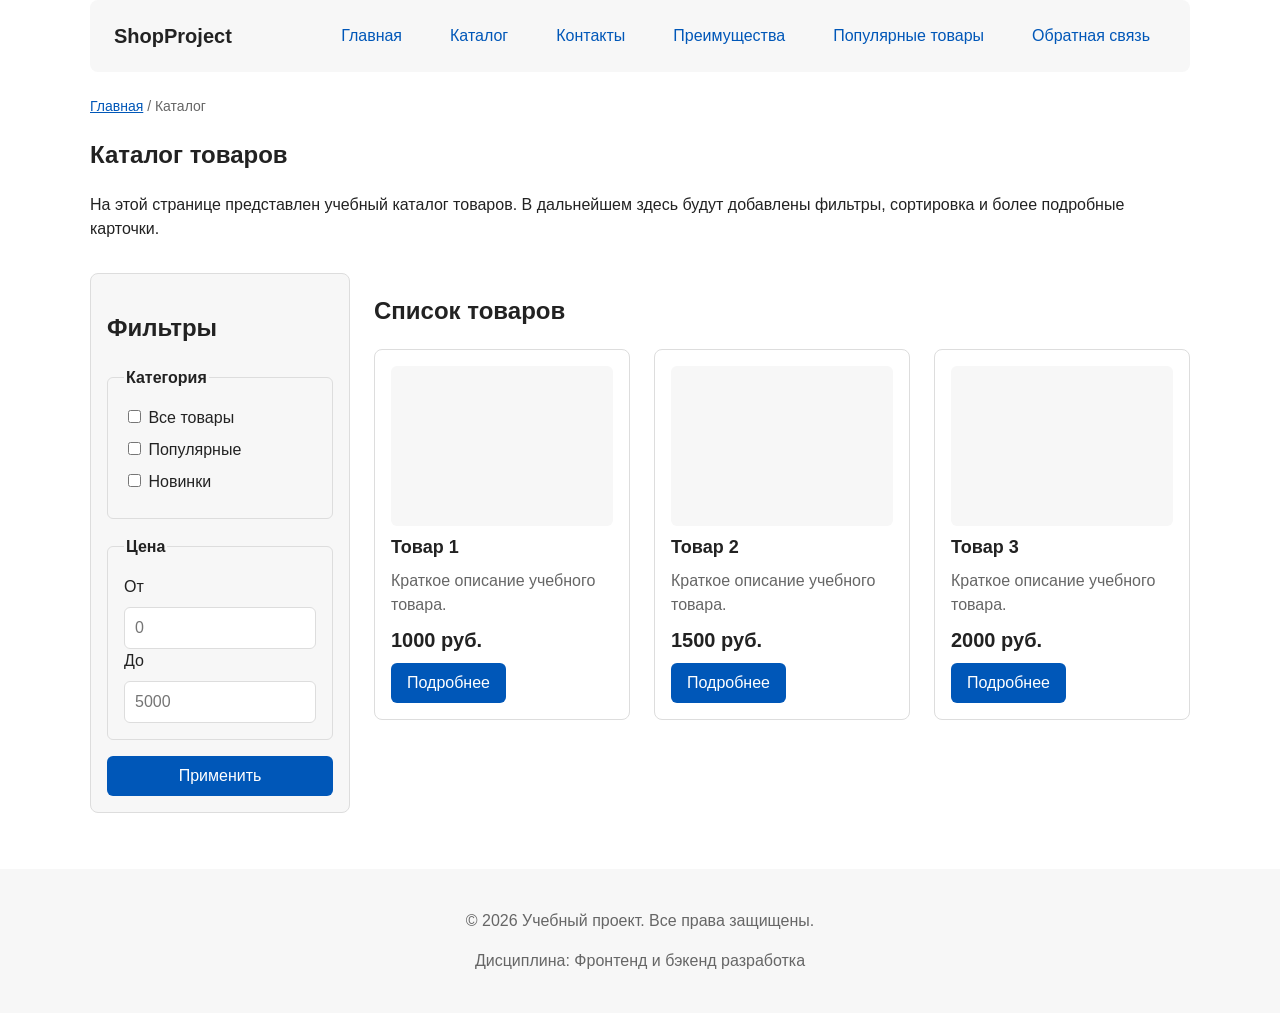
==== catalog.html @ 0b3ed40b "feat: add flex navigation and grid catalog layout" ====
<!DOCTYPE html>
<html lang="ru">
<head>
    <meta charset="UTF-8">
    <meta name="viewport" content="width=device-width, initial-scale=1.0">
    <meta name="description" content="Каталог товаров учебного интернет-магазина.">
    <title>Каталог товаров — Учебный интернет-магазин</title>
    <link rel="stylesheet" href="css/style.css">
    <script src="js/main.js" defer></script>
</head>

<body>
    <header class="site-header">
        <a class="site-logo" href="index.html">ShopProject</a>
        <nav class="site-nav" aria-label="Основная навигация">
            <ul class="site-nav__list">
                <li><a href="index.html">Главная</a></li>
                <li><a href="catalog.html">Каталог</a></li>
                <li><a href="contacts.html">Контакты</a></li>
                <li><a href="index.html#advantages">Преимущества</a></li>
                <li><a href="index.html#popular">Популярные товары</a></li>
                <li><a href="index.html#contacts">Обратная связь</a></li>
            </ul>
        </nav>
    </header>

    <main>
        <nav class="breadcrumbs" aria-label="Хлебные крошки">
            <a href="index.html">Главная</a>
            <span>Каталог</span>
        </nav>

        <section class="section">
            <h1>Каталог товаров</h1>
            <p>
                На этой странице представлен учебный каталог товаров.
                В дальнейшем здесь будут добавлены фильтры, сортировка и более
                подробные карточки.
            </p>
        </section>

        <section class="catalog-layout">
            <aside class="catalog-filters">
                <h2>Фильтры</h2>
                <form class="filters-form" action="#" method="get">
                    <fieldset>
                        <legend>Категория</legend>
                        <label>
                            <input type="checkbox" name="category" value="all">
                            Все товары
                        </label>
                        <label>
                            <input type="checkbox" name="category" value="popular">
                            Популярные
                        </label>
                        <label>
                            <input type="checkbox" name="category" value="new">
                            Новинки
                        </label>
                    </fieldset>
                    <fieldset>
                        <legend>Цена</legend>
                        <label for="price-from">От</label>
                        <input id="price-from" name="price-from" type="number" min="0" placeholder="0">
                        <label for="price-to">До</label>
                        <input id="price-to" name="price-to" type="number" min="0" placeholder="5000">
                    </fieldset>
                    <button class="button" type="submit">Применить</button>
                </form>
            </aside>

            <section class="catalog-products">
                <h2>Список товаров</h2>
                <div class="products-grid">
                    <article class="product-card">
                        <div class="product-card__img"></div>
                        <h3 class="product-card__title">Товар 1</h3>
                        <p class="product-card__description">Краткое описание учебного товара.</p>
                        <p class="product-card__price">1000 руб.</p>
                        <a class="button" href="index.html#popular">Подробнее</a>
                    </article>
                    <article class="product-card">
                        <div class="product-card__img"></div>
                        <h3 class="product-card__title">Товар 2</h3>
                        <p class="product-card__description">Краткое описание учебного товара.</p>
                        <p class="product-card__price">1500 руб.</p>
                        <a class="button" href="index.html#popular">Подробнее</a>
                    </article>
                    <article class="product-card">
                        <div class="product-card__img"></div>
                        <h3 class="product-card__title">Товар 3</h3>
                        <p class="product-card__description">Краткое описание учебного товара.</p>
                        <p class="product-card__price">2000 руб.</p>
                        <a class="button" href="index.html#popular">Подробнее</a>
                    </article>
                </div>
            </section>
        </section>
    </main>

    <footer class="site-footer">
        <p>&copy; 2026 Учебный проект. Все права защищены.</p>
        <p>Дисциплина: Фронтенд и бэкенд разработка</p>
    </footer>
</body>
</html>
---- css/style.css ----
/*===============================
1. Переменные проекта
===============================*/
:root {
    --color-bg: #ffffff;
    --color-text: #222222;
    --color-muted: #666666;
    --color-primary: #0057b8;
    --color-primary-dark: #003f86;
    --color-border: #dddddd;
    --color-surface: #f7f7f7;
    --color-surface-accent: #eef5ff;
    --color-danger: #b00020;
    --color-success: #168a2f;
    --color-success-bg: #eefaf0;
    --color-white: #ffffff;
    --color-badge: #ff6b00;
    --color-badge-sale: #b00020;

    --space-xs: 4px;
    --space-sm: 8px;
    --space-md: 16px;
    --space-lg: 24px;
    --space-xl: 32px;

    --radius-sm: 6px;
    --radius-md: 8px;
    --radius-lg: 12px;

    --container-width: 1100px;
}

/*===============================
2. Базовые стили
===============================*/
* {
    box-sizing: border-box;
}

html {
    scroll-behavior: smooth;
}

:target {
    outline: 2px dashed var(--color-primary);
    outline-offset: 4px;
}

body {
    margin: 0;
    font-family: Arial, sans-serif;
    line-height: 1.5;
    color: var(--color-text);
    background-color: var(--color-bg);
}

header, main, footer {
    padding: var(--space-lg);
}

/*===============================
3. Общие элементы интерфейса
===============================*/
a {
    color: var(--color-primary);
}

a:hover {
    color: var(--color-primary-dark);
}

a:focus-visible {
    outline: 2px solid var(--color-primary);
    outline-offset: 3px;
}

.button {
    display: inline-block;
    padding: var(--space-sm) var(--space-md);
    color: var(--color-white);
    background-color: var(--color-primary);
    text-decoration: none;
    border: none;
    border-radius: var(--radius-sm);
    cursor: pointer;
    font: inherit;
}

.button:hover {
    background-color: var(--color-primary-dark);
}

.button:focus-visible {
    outline: 2px solid var(--color-primary);
    outline-offset: 3px;
}

.button:disabled {
    opacity: 0.6;
    cursor: not-allowed;
}

/*===============================
4. Компоненты страницы
===============================*/

/* Шапка — Flexbox */
.site-header {
    max-width: var(--container-width);
    margin: 0 auto;
    display: flex;
    justify-content: space-between;
    align-items: center;
    flex-wrap: wrap;
    gap: var(--space-md);
    background-color: var(--color-surface);
    padding: var(--space-md) var(--space-lg);
    border-radius: var(--radius-md);
}

.site-logo {
    font-weight: bold;
    text-decoration: none;
    color: var(--color-text);
    font-size: 20px;
}

/* Навигация — Flexbox */
.site-nav__list {
    display: flex;
    flex-wrap: wrap;
    justify-content: center;
    align-items: center;
    gap: var(--space-md);
    padding: 0;
    margin: 0;
    list-style: none;
}

.site-nav__list a {
    display: inline-block;
    padding: var(--space-sm) var(--space-md);
    color: var(--color-primary);
    text-decoration: none;
    border-radius: var(--radius-sm);
}

.site-nav__list a:hover {
    color: var(--color-white);
    background-color: var(--color-primary);
}

/* Hero-блок */
.hero {
    max-width: var(--container-width);
    margin: var(--space-xl) auto;
    padding: var(--space-xl) var(--space-lg);
    background-color: var(--color-surface-accent);
    border-radius: var(--radius-lg);
}

/* Секции */
.section {
    max-width: var(--container-width);
    margin: 0 auto var(--space-xl);
}

.section h2 {
    margin-top: 0;
}

/* Преимущества */
.advantages-list {
    padding-left: var(--space-lg);
}

.advantages-list li {
    margin-bottom: var(--space-sm);
}

/* Карточки товаров — CSS Grid */
.products-grid {
    display: grid;
    grid-template-columns: repeat(3, 1fr);
    gap: var(--space-lg);
}

/* Карточка — Flexbox внутри */
.product-card {
    position: relative;
    display: flex;
    flex-direction: column;
    gap: var(--space-sm);
    padding: var(--space-md);
    border: 1px solid var(--color-border);
    border-radius: var(--radius-md);
    background-color: var(--color-bg);
}

.product-card:hover {
    border-color: var(--color-primary);
    box-shadow: 0 4px 12px rgba(0, 87, 184, 0.1);
}

.product-card__img {
    width: 100%;
    height: 160px;
    background-color: var(--color-surface);
    border-radius: var(--radius-sm);
}

.product-card__title {
    margin: 0;
    font-size: 18px;
}

.product-card__description {
    margin: 0;
    color: var(--color-muted);
    flex-grow: 1;
}

.product-card__price {
    margin: 0;
    font-size: 20px;
    font-weight: bold;
    color: var(--color-text);
}

.product-card__button {
    margin-top: auto;
    align-self: flex-start;
}

.product-card .button {
    margin-top: auto;
    align-self: flex-start;
}

/* Бейдж — absolute */
.product-card__badge {
    position: absolute;
    top: 12px;
    right: 12px;
    padding: var(--space-xs) var(--space-sm);
    background-color: var(--color-badge);
    color: var(--color-white);
    font-size: 12px;
    font-weight: bold;
    border-radius: var(--radius-sm);
    text-transform: uppercase;
}

.product-card__badge--sale {
    background-color: var(--color-badge-sale);
}

/* Aside */
.aside-info {
    max-width: var(--container-width);
    margin: 0 auto var(--space-xl);
    padding: var(--space-md);
    border-left: 4px solid var(--color-primary);
    background-color: var(--color-surface);
}

/* Подвал */
.site-footer {
    background-color: var(--color-surface);
    text-align: center;
    color: var(--color-muted);
}

/* Кнопка "Наверх" — fixed */
.scroll-top-button {
    position: fixed;
    bottom: 24px;
    right: 24px;
    width: 48px;
    height: 48px;
    border: none;
    border-radius: 50%;
    background-color: var(--color-primary);
    color: var(--color-white);
    font-size: 20px;
    cursor: pointer;
    box-shadow: 0 4px 12px rgba(0, 0, 0, 0.2);
    display: none;
    align-items: center;
    justify-content: center;
}

.scroll-top-button:hover {
    background-color: var(--color-primary-dark);
}

.scroll-top-button:focus-visible {
    outline: 2px solid var(--color-primary);
    outline-offset: 3px;
}

.scroll-top-button--visible {
    display: flex;
}

/*===============================
5. Хлебные крошки
===============================*/
.breadcrumbs {
    max-width: var(--container-width);
    margin: 0 auto var(--space-md);
    font-size: 14px;
    color: var(--color-muted);
}

.breadcrumbs a {
    color: var(--color-primary);
}

.breadcrumbs span::before {
    content: " / ";
    color: var(--color-muted);
}

/*===============================
6. Каталог — Grid layout
===============================*/
.catalog-layout {
    max-width: var(--container-width);
    margin: 0 auto var(--space-xl);
    display: grid;
    grid-template-columns: 260px 1fr;
    grid-template-areas: "filters products";
    gap: var(--space-lg);
}

.catalog-filters {
    grid-area: filters;
    padding: var(--space-md);
    border: 1px solid var(--color-border);
    border-radius: var(--radius-md);
    background-color: var(--color-surface);
}

.catalog-products {
    grid-area: products;
}

/* Форма фильтров */
.filters-form {
    display: grid;
    gap: var(--space-md);
}

.filters-form fieldset {
    margin: 0;
    padding: var(--space-md);
    border: 1px solid var(--color-border);
    border-radius: var(--radius-sm);
}

.filters-form legend {
    font-weight: 700;
}

.filters-form label {
    display: block;
    margin-bottom: var(--space-sm);
}

.filters-form input[type="number"] {
    width: 100%;
    padding: 8px 10px;
    border: 1px solid var(--color-border);
    border-radius: var(--radius-sm);
    font: inherit;
}

/*===============================
7. Форма и модальное окно
===============================*/
.order-dialog {
    width: min(100% - 32px, 560px);
    padding: var(--space-lg);
    border: none;
    border-radius: var(--radius-lg);
}

.order-dialog::backdrop {
    background-color: rgba(0, 0, 0, 0.5);
}

.form-field {
    margin-bottom: var(--space-md);
}

.form-field label {
    display: block;
    margin-bottom: var(--space-xs);
}

.form-field input,
.form-field select,
.form-field textarea {
    width: 100%;
    padding: 10px 12px;
    border: 1px solid var(--color-border);
    border-radius: var(--radius-sm);
    font: inherit;
}

.form-field input[type="checkbox"] {
    width: auto;
}

.form-field small {
    display: block;
    margin-top: var(--space-xs);
    color: var(--color-muted);
}

.form-field input:hover,
.form-field select:hover,
.form-field textarea:hover {
    border-color: var(--color-primary);
}

.form-field input:focus-visible,
.form-field select:focus-visible,
.form-field textarea:focus-visible,
.form-actions button:focus-visible {
    outline: 2px solid var(--color-primary);
    outline-offset: 3px;
}

[aria-invalid="true"] {
    border-color: var(--color-danger);
}

.form-actions {
    display: flex;
    gap: 12px;
    margin-top: var(--space-lg);
}

.success-message {
    max-width: var(--container-width);
    margin: var(--space-lg) auto;
    padding: var(--space-md);
    border-left: 4px solid var(--color-success);
    background-color: var(--color-success-bg);
}
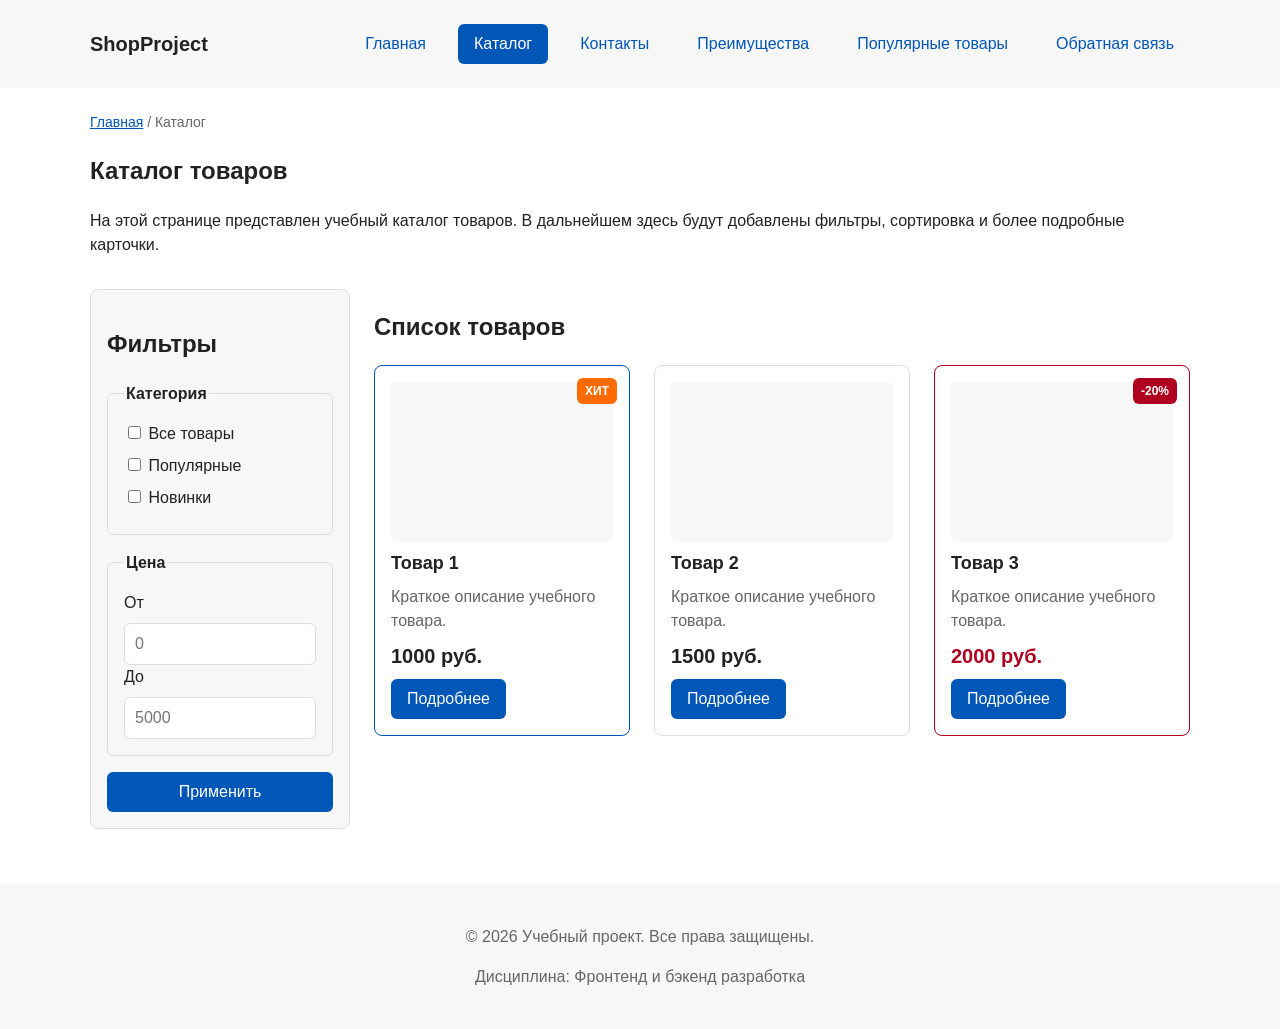
==== commit b3a89a0a: "refactor: apply BEM naming to CSS classes" ====
--- a/catalog.html
+++ b/catalog.html
@@ -11,23 +11,37 @@
 
 <body>
     <header class="site-header">
-        <a class="site-logo" href="index.html">ShopProject</a>
-        <nav class="site-nav" aria-label="Основная навигация">
-            <ul class="site-nav__list">
-                <li><a href="index.html">Главная</a></li>
-                <li><a href="catalog.html">Каталог</a></li>
-                <li><a href="contacts.html">Контакты</a></li>
-                <li><a href="index.html#advantages">Преимущества</a></li>
-                <li><a href="index.html#popular">Популярные товары</a></li>
-                <li><a href="index.html#contacts">Обратная связь</a></li>
-            </ul>
-        </nav>
+        <div class="site-header__inner">
+            <a class="site-header__logo" href="index.html">ShopProject</a>
+            <nav class="site-nav" aria-label="Основная навигация">
+                <ul class="site-nav__list">
+                    <li class="site-nav__item">
+                        <a class="site-nav__link" href="index.html">Главная</a>
+                    </li>
+                    <li class="site-nav__item">
+                        <a class="site-nav__link site-nav__link--active" href="catalog.html">Каталог</a>
+                    </li>
+                    <li class="site-nav__item">
+                        <a class="site-nav__link" href="contacts.html">Контакты</a>
+                    </li>
+                    <li class="site-nav__item">
+                        <a class="site-nav__link" href="index.html#advantages">Преимущества</a>
+                    </li>
+                    <li class="site-nav__item">
+                        <a class="site-nav__link" href="index.html#popular">Популярные товары</a>
+                    </li>
+                    <li class="site-nav__item">
+                        <a class="site-nav__link" href="index.html#contacts">Обратная связь</a>
+                    </li>
+                </ul>
+            </nav>
+        </div>
     </header>
 
     <main>
         <nav class="breadcrumbs" aria-label="Хлебные крошки">
-            <a href="index.html">Главная</a>
-            <span>Каталог</span>
+            <a class="breadcrumbs__link" href="index.html">Главная</a>
+            <span class="breadcrumbs__current">Каталог</span>
         </nav>
 
         <section class="section">
@@ -43,55 +57,61 @@
             <aside class="catalog-filters">
                 <h2>Фильтры</h2>
                 <form class="filters-form" action="#" method="get">
-                    <fieldset>
-                        <legend>Категория</legend>
-                        <label>
-                            <input type="checkbox" name="category" value="all">
+                    <fieldset class="filters-form__fieldset">
+                        <legend class="filters-form__legend">Категория</legend>
+                        <label class="filters-form__label">
+                            <input class="filters-form__checkbox" type="checkbox" name="category" value="all">
                             Все товары
                         </label>
-                        <label>
-                            <input type="checkbox" name="category" value="popular">
+                        <label class="filters-form__label">
+                            <input class="filters-form__checkbox" type="checkbox" name="category" value="popular">
                             Популярные
                         </label>
-                        <label>
-                            <input type="checkbox" name="category" value="new">
+                        <label class="filters-form__label">
+                            <input class="filters-form__checkbox" type="checkbox" name="category" value="new">
                             Новинки
                         </label>
                     </fieldset>
-                    <fieldset>
-                        <legend>Цена</legend>
-                        <label for="price-from">От</label>
-                        <input id="price-from" name="price-from" type="number" min="0" placeholder="0">
-                        <label for="price-to">До</label>
-                        <input id="price-to" name="price-to" type="number" min="0" placeholder="5000">
+
+                    <fieldset class="filters-form__fieldset">
+                        <legend class="filters-form__legend">Цена</legend>
+                        <label class="filters-form__label" for="price-from">От</label>
+                        <input class="filters-form__input" id="price-from" name="price-from" type="number" min="0" placeholder="0">
+                        <label class="filters-form__label" for="price-to">До</label>
+                        <input class="filters-form__input" id="price-to" name="price-to" type="number" min="0" placeholder="5000">
                     </fieldset>
-                    <button class="button" type="submit">Применить</button>
+
+                    <button class="button button--primary" type="submit">Применить</button>
                 </form>
             </aside>
 
             <section class="catalog-products">
                 <h2>Список товаров</h2>
                 <div class="products-grid">
-                    <article class="product-card">
+                    <article class="product-card product-card--featured">
+                        <span class="product-card__badge">Хит</span>
                         <div class="product-card__img"></div>
                         <h3 class="product-card__title">Товар 1</h3>
                         <p class="product-card__description">Краткое описание учебного товара.</p>
                         <p class="product-card__price">1000 руб.</p>
-                        <a class="button" href="index.html#popular">Подробнее</a>
+                        <a class="button button--primary product-card__button" href="index.html#popular">Подробнее</a>
                     </article>
+
                     <article class="product-card">
                         <div class="product-card__img"></div>
                         <h3 class="product-card__title">Товар 2</h3>
                         <p class="product-card__description">Краткое описание учебного товара.</p>
                         <p class="product-card__price">1500 руб.</p>
-                        <a class="button" href="index.html#popular">Подробнее</a>
+                        <a class="button button--primary product-card__button" href="index.html#popular">Подробнее</a>
                     </article>
-                    <article class="product-card">
+
+                    <article class="product-card product-card--discount">
+                        <span class="product-card__badge product-card__badge--sale">-20%</span>
                         <div class="product-card__img"></div>
                         <h3 class="product-card__title">Товар 3</h3>
                         <p class="product-card__description">Краткое описание учебного товара.</p>
-                        <p class="product-card__price">2000 руб.</p>
-                        <a class="button" href="index.html#popular">Подробнее</a>
+                        <p class="product-card__price product-card__price--discount">2000 руб.</p>
+                        <a class="button button--primary product-card__button" href="index.html#popular">Подробнее</a>
                     </article>
                 </div>
             </section>
--- a/css/style.css
+++ b/css/style.css
@@ -54,7 +54,8 @@
     background-color: var(--color-bg);
 }
 
-header, main, footer {
+main,
+footer {
     padding: var(--space-lg);
 }
 
@@ -77,17 +78,31 @@
 .button {
     display: inline-block;
     padding: var(--space-sm) var(--space-md);
+    border: none;
+    border-radius: var(--radius-sm);
+    font: inherit;
+    text-decoration: none;
+    cursor: pointer;
+}
+
+.button--primary {
     color: var(--color-white);
     background-color: var(--color-primary);
-    text-decoration: none;
-    border: none;
-    border-radius: var(--radius-sm);
-    cursor: pointer;
-    font: inherit;
-}
-
-.button:hover {
+}
+
+.button--primary:hover {
     background-color: var(--color-primary-dark);
+}
+
+.button--secondary {
+    color: var(--color-primary);
+    background-color: transparent;
+    border: 1px solid var(--color-primary);
+}
+
+.button--secondary:hover {
+    color: var(--color-white);
+    background-color: var(--color-primary);
 }
 
 .button:focus-visible {
@@ -95,17 +110,21 @@
     outline-offset: 3px;
 }
 
-.button:disabled {
+.button:disabled,
+.button--disabled {
     opacity: 0.6;
     cursor: not-allowed;
 }
 
 /*===============================
-4. Компоненты страницы
-===============================*/
-
-/* Шапка — Flexbox */
+4. Блок site-header
+===============================*/
 .site-header {
+    background-color: var(--color-surface);
+    padding: var(--space-lg);
+}
+
+.site-header__inner {
     max-width: var(--container-width);
     margin: 0 auto;
     display: flex;
@@ -113,19 +132,18 @@
     align-items: center;
     flex-wrap: wrap;
     gap: var(--space-md);
-    background-color: var(--color-surface);
-    padding: var(--space-md) var(--space-lg);
-    border-radius: var(--radius-md);
-}
-
-.site-logo {
-    font-weight: bold;
+}
+
+.site-header__logo {
+    font-weight: 700;
+    font-size: 20px;
+    color: var(--color-text);
     text-decoration: none;
-    color: var(--color-text);
-    font-size: 20px;
-}
-
-/* Навигация — Flexbox */
+}
+
+/*===============================
+5. Блок site-nav
+===============================*/
 .site-nav__list {
     display: flex;
     flex-wrap: wrap;
@@ -137,7 +155,7 @@
     list-style: none;
 }
 
-.site-nav__list a {
+.site-nav__link {
     display: inline-block;
     padding: var(--space-sm) var(--space-md);
     color: var(--color-primary);
@@ -145,12 +163,24 @@
     border-radius: var(--radius-sm);
 }
 
-.site-nav__list a:hover {
+.site-nav__link:hover {
     color: var(--color-white);
     background-color: var(--color-primary);
 }
 
-/* Hero-блок */
+.site-nav__link:focus-visible {
+    outline: 2px solid var(--color-primary);
+    outline-offset: 3px;
+}
+
+.site-nav__link--active {
+    color: var(--color-white);
+    background-color: var(--color-primary);
+}
+
+/*===============================
+6. Блок hero
+===============================*/
 .hero {
     max-width: var(--container-width);
     margin: var(--space-xl) auto;
@@ -159,7 +189,9 @@
     border-radius: var(--radius-lg);
 }
 
-/* Секции */
+/*===============================
+7. Блок section
+===============================*/
 .section {
     max-width: var(--container-width);
     margin: 0 auto var(--space-xl);
@@ -169,23 +201,40 @@
     margin-top: 0;
 }
 
-/* Преимущества */
-.advantages-list {
+/*===============================
+8. Блок advantages
+===============================*/
+.advantages {
     padding-left: var(--space-lg);
 }
 
-.advantages-list li {
+.advantages__item {
     margin-bottom: var(--space-sm);
 }
 
-/* Карточки товаров — CSS Grid */
+/*===============================
+9. Блок contacts-list
+===============================*/
+.contacts-list {
+    padding-left: var(--space-lg);
+}
+
+.contacts-list__item {
+    margin-bottom: var(--space-sm);
+}
+
+/*===============================
+10. Блок products-grid
+===============================*/
 .products-grid {
     display: grid;
     grid-template-columns: repeat(3, 1fr);
     gap: var(--space-lg);
 }
 
-/* Карточка — Flexbox внутри */
+/*===============================
+11. Блок product-card
+===============================*/
 .product-card {
     position: relative;
     display: flex;
@@ -202,6 +251,14 @@
     box-shadow: 0 4px 12px rgba(0, 87, 184, 0.1);
 }
 
+.product-card--featured {
+    border-color: var(--color-primary);
+}
+
+.product-card--discount {
+    border-color: var(--color-danger);
+}
+
 .product-card__img {
     width: 100%;
     height: 160px;
@@ -212,6 +269,7 @@
 .product-card__title {
     margin: 0;
     font-size: 18px;
+    color: var(--color-text);
 }
 
 .product-card__description {
@@ -223,8 +281,12 @@
 .product-card__price {
     margin: 0;
     font-size: 20px;
-    font-weight: bold;
+    font-weight: 700;
     color: var(--color-text);
+}
+
+.product-card__price--discount {
+    color: var(--color-danger);
 }
 
 .product-card__button {
@@ -232,12 +294,6 @@
     align-self: flex-start;
 }
 
-.product-card .button {
-    margin-top: auto;
-    align-self: flex-start;
-}
-
-/* Бейдж — absolute */
 .product-card__badge {
     position: absolute;
     top: 12px;
@@ -246,7 +302,7 @@
     background-color: var(--color-badge);
     color: var(--color-white);
     font-size: 12px;
-    font-weight: bold;
+    font-weight: 700;
     border-radius: var(--radius-sm);
     text-transform: uppercase;
 }
@@ -255,7 +311,69 @@
     background-color: var(--color-badge-sale);
 }
 
-/* Aside */
+/*===============================
+12. Блок catalog-layout
+===============================*/
+.catalog-layout {
+    max-width: var(--container-width);
+    margin: 0 auto var(--space-xl);
+    display: grid;
+    grid-template-columns: 260px 1fr;
+    grid-template-areas: "filters products";
+    gap: var(--space-lg);
+}
+
+.catalog-filters {
+    grid-area: filters;
+    padding: var(--space-md);
+    border: 1px solid var(--color-border);
+    border-radius: var(--radius-md);
+    background-color: var(--color-surface);
+}
+
+.catalog-products {
+    grid-area: products;
+}
+
+/*===============================
+13. Блок filters-form
+===============================*/
+.filters-form {
+    display: grid;
+    gap: var(--space-md);
+}
+
+.filters-form__fieldset {
+    margin: 0;
+    padding: var(--space-md);
+    border: 1px solid var(--color-border);
+    border-radius: var(--radius-sm);
+}
+
+.filters-form__legend {
+    font-weight: 700;
+}
+
+.filters-form__label {
+    display: block;
+    margin-bottom: var(--space-sm);
+}
+
+.filters-form__input {
+    width: 100%;
+    padding: 8px 10px;
+    border: 1px solid var(--color-border);
+    border-radius: var(--radius-sm);
+    font: inherit;
+}
+
+.filters-form__checkbox {
+    width: auto;
+}
+
+/*===============================
+14. Блок aside-info
+===============================*/
 .aside-info {
     max-width: var(--container-width);
     margin: 0 auto var(--space-xl);
@@ -264,14 +382,18 @@
     background-color: var(--color-surface);
 }
 
-/* Подвал */
+/*===============================
+15. Блок site-footer
+===============================*/
 .site-footer {
     background-color: var(--color-surface);
     text-align: center;
     color: var(--color-muted);
 }
 
-/* Кнопка "Наверх" — fixed */
+/*===============================
+16. Блок scroll-top-button
+===============================*/
 .scroll-top-button {
     position: fixed;
     bottom: 24px;
@@ -304,7 +426,7 @@
 }
 
 /*===============================
-5. Хлебные крошки
+17. Блок breadcrumbs
 ===============================*/
 .breadcrumbs {
     max-width: var(--container-width);
@@ -313,71 +435,17 @@
     color: var(--color-muted);
 }
 
-.breadcrumbs a {
+.breadcrumbs__link {
     color: var(--color-primary);
 }
 
-.breadcrumbs span::before {
+.breadcrumbs__current::before {
     content: " / ";
     color: var(--color-muted);
 }
 
 /*===============================
-6. Каталог — Grid layout
-===============================*/
-.catalog-layout {
-    max-width: var(--container-width);
-    margin: 0 auto var(--space-xl);
-    display: grid;
-    grid-template-columns: 260px 1fr;
-    grid-template-areas: "filters products";
-    gap: var(--space-lg);
-}
-
-.catalog-filters {
-    grid-area: filters;
-    padding: var(--space-md);
-    border: 1px solid var(--color-border);
-    border-radius: var(--radius-md);
-    background-color: var(--color-surface);
-}
-
-.catalog-products {
-    grid-area: products;
-}
-
-/* Форма фильтров */
-.filters-form {
-    display: grid;
-    gap: var(--space-md);
-}
-
-.filters-form fieldset {
-    margin: 0;
-    padding: var(--space-md);
-    border: 1px solid var(--color-border);
-    border-radius: var(--radius-sm);
-}
-
-.filters-form legend {
-    font-weight: 700;
-}
-
-.filters-form label {
-    display: block;
-    margin-bottom: var(--space-sm);
-}
-
-.filters-form input[type="number"] {
-    width: 100%;
-    padding: 8px 10px;
-    border: 1px solid var(--color-border);
-    border-radius: var(--radius-sm);
-    font: inherit;
-}
-
-/*===============================
-7. Форма и модальное окно
+18. Блок order-dialog
 ===============================*/
 .order-dialog {
     width: min(100% - 32px, 560px);
@@ -390,18 +458,32 @@
     background-color: rgba(0, 0, 0, 0.5);
 }
 
-.form-field {
+.order-dialog__title {
+    margin-top: 0;
+}
+
+/*===============================
+19. Блок order-form
+===============================*/
+.order-form__field {
     margin-bottom: var(--space-md);
 }
 
-.form-field label {
+.order-form__label {
     display: block;
     margin-bottom: var(--space-xs);
 }
 
-.form-field input,
-.form-field select,
-.form-field textarea {
+.order-form__label--checkbox {
+    display: flex;
+    align-items: center;
+    gap: var(--space-sm);
+    margin-bottom: 0;
+}
+
+.order-form__input,
+.order-form__select,
+.order-form__textarea {
     width: 100%;
     padding: 10px 12px;
     border: 1px solid var(--color-border);
@@ -409,40 +491,44 @@
     font: inherit;
 }
 
-.form-field input[type="checkbox"] {
+.order-form__checkbox {
     width: auto;
 }
 
-.form-field small {
+.order-form__hint {
     display: block;
     margin-top: var(--space-xs);
     color: var(--color-muted);
 }
 
-.form-field input:hover,
-.form-field select:hover,
-.form-field textarea:hover {
+.order-form__input:hover,
+.order-form__select:hover,
+.order-form__textarea:hover {
     border-color: var(--color-primary);
 }
 
-.form-field input:focus-visible,
-.form-field select:focus-visible,
-.form-field textarea:focus-visible,
-.form-actions button:focus-visible {
+.order-form__input:focus-visible,
+.order-form__select:focus-visible,
+.order-form__textarea:focus-visible {
     outline: 2px solid var(--color-primary);
     outline-offset: 3px;
 }
 
-[aria-invalid="true"] {
+.order-form__input[aria-invalid="true"],
+.order-form__select[aria-invalid="true"],
+.order-form__textarea[aria-invalid="true"] {
     border-color: var(--color-danger);
 }
 
-.form-actions {
+.order-form__actions {
     display: flex;
-    gap: 12px;
+    gap: var(--space-md);
     margin-top: var(--space-lg);
 }
 
+/*===============================
+20. Блок success-message
+===============================*/
 .success-message {
     max-width: var(--container-width);
     margin: var(--space-lg) auto;
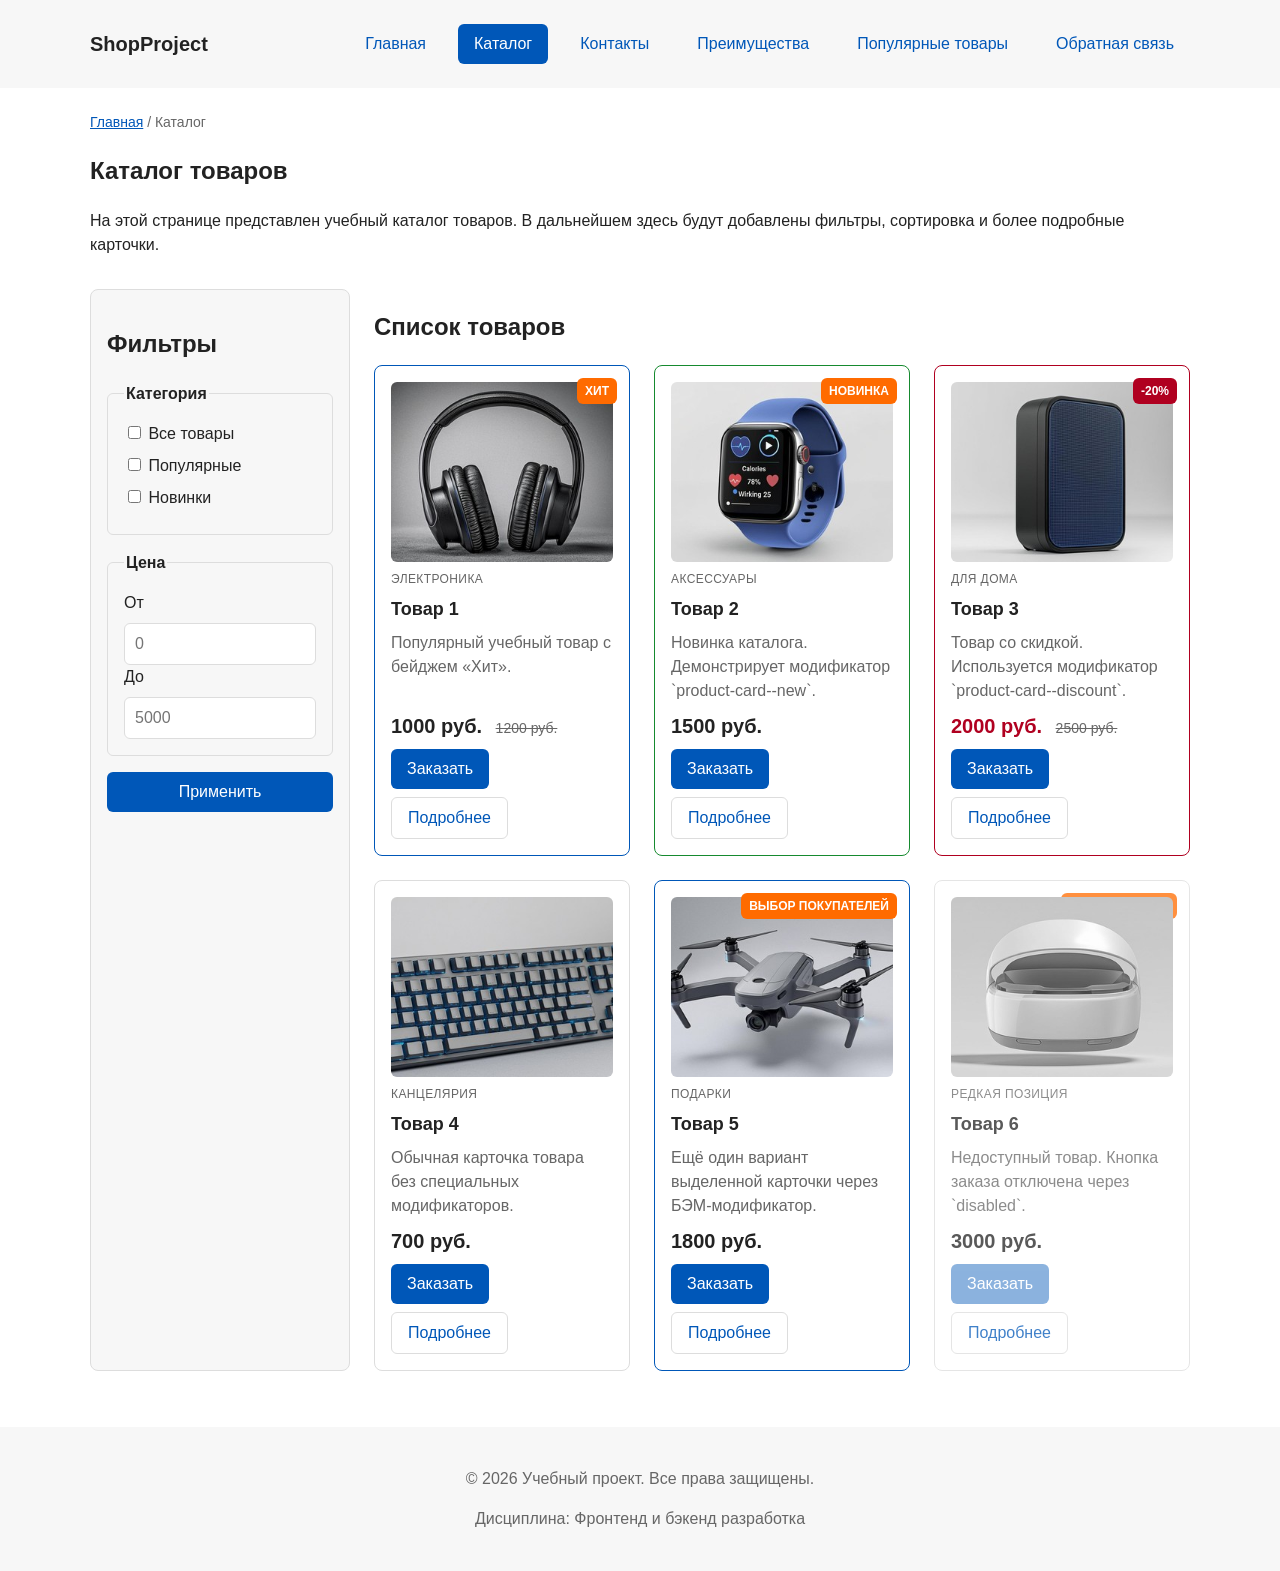
==== commit 0dcc04f6: "feat: add KR2 final improvements: pages, reviews, catalog, images, tables, readme" ====
--- a/catalog.html
+++ b/catalog.html
@@ -90,28 +90,139 @@
                 <div class="products-grid">
                     <article class="product-card product-card--featured">
                         <span class="product-card__badge">Хит</span>
-                        <div class="product-card__img"></div>
+                        <img
+                            class="product-card__img"
+                            src="images/product-1.jpg"
+                            alt="Фотография товара 1"
+                            width="400"
+                            height="240"
+                            loading="lazy"
+                        >
+                        <p class="product-card__category">Электроника</p>
                         <h3 class="product-card__title">Товар 1</h3>
-                        <p class="product-card__description">Краткое описание учебного товара.</p>
-                        <p class="product-card__price">1000 руб.</p>
-                        <a class="button button--primary product-card__button" href="index.html#popular">Подробнее</a>
-                    </article>
-
-                    <article class="product-card">
-                        <div class="product-card__img"></div>
+                        <p class="product-card__description">
+                            Популярный учебный товар с бейджем «Хит».
+                        </p>
+                        <p class="product-card__price">
+                            1000 руб.
+                            <span class="product-card__old-price">1200 руб.</span>
+                        </p>
+                        <div class="product-card__actions">
+                            <a class="button button--primary" href="order.html">Заказать</a>
+                            <a class="button button--ghost" href="product.html">Подробнее</a>
+                        </div>
+                    </article>
+
+                    <article class="product-card product-card--new">
+                        <span class="product-card__badge product-card__badge--new">Новинка</span>
+                        <img
+                            class="product-card__img"
+                            src="images/product-2.jpg"
+                            alt="Фотография товара 2"
+                            width="400"
+                            height="240"
+                            loading="lazy"
+                        >
+                        <p class="product-card__category">Аксессуары</p>
                         <h3 class="product-card__title">Товар 2</h3>
-                        <p class="product-card__description">Краткое описание учебного товара.</p>
+                        <p class="product-card__description">
+                            Новинка каталога. Демонстрирует модификатор `product-card--new`.
+                        </p>
                         <p class="product-card__price">1500 руб.</p>
-                        <a class="button button--primary product-card__button" href="index.html#popular">Подробнее</a>
+                        <div class="product-card__actions">
+                            <a class="button button--primary" href="order.html">Заказать</a>
+                            <a class="button button--ghost" href="product.html">Подробнее</a>
+                        </div>
                     </article>
 
                     <article class="product-card product-card--discount">
                         <span class="product-card__badge product-card__badge--sale">-20%</span>
-                        <div class="product-card__img"></div>
+                        <img
+                            class="product-card__img"
+                            src="images/product-3.jpg"
+                            alt="Фотография товара 3"
+                            width="400"
+                            height="240"
+                            loading="lazy"
+                        >
+                        <p class="product-card__category">Для дома</p>
                         <h3 class="product-card__title">Товар 3</h3>
-                        <p class="product-card__description">Краткое описание учебного товара.</p>
-                        <p class="product-card__price product-card__price--discount">2000 руб.</p>
-                        <a class="button button--primary product-card__button" href="index.html#popular">Подробнее</a>
+                        <p class="product-card__description">
+                            Товар со скидкой. Используется модификатор `product-card--discount`.
+                        </p>
+                        <p class="product-card__price product-card__price--discount">
+                            2000 руб.
+                            <span class="product-card__old-price">2500 руб.</span>
+                        </p>
+                        <div class="product-card__actions">
+                            <a class="button button--primary" href="order.html">Заказать</a>
+                            <a class="button button--ghost" href="product.html">Подробнее</a>
+                        </div>
+                    </article>
+
+                    <article class="product-card">
+                        <img
+                            class="product-card__img"
+                            src="images/product-4.jpg"
+                            alt="Фотография товара 4"
+                            width="400"
+                            height="240"
+                            loading="lazy"
+                        >
+                        <p class="product-card__category">Канцелярия</p>
+                        <h3 class="product-card__title">Товар 4</h3>
+                        <p class="product-card__description">
+                            Обычная карточка товара без специальных модификаторов.
+                        </p>
+                        <p class="product-card__price">700 руб.</p>
+                        <div class="product-card__actions">
+                            <a class="button button--primary" href="order.html">Заказать</a>
+                            <a class="button button--ghost" href="product.html">Подробнее</a>
+                        </div>
+                    </article>
+
+                    <article class="product-card product-card--featured">
+                        <span class="product-card__badge">Выбор покупателей</span>
+                        <img
+                            class="product-card__img"
+                            src="images/product-5.jpg"
+                            alt="Фотография товара 5"
+                            width="400"
+                            height="240"
+                            loading="lazy"
+                        >
+                        <p class="product-card__category">Подарки</p>
+                        <h3 class="product-card__title">Товар 5</h3>
+                        <p class="product-card__description">
+                            Ещё один вариант выделенной карточки через БЭМ-модификатор.
+                        </p>
+                        <p class="product-card__price">1800 руб.</p>
+                        <div class="product-card__actions">
+                            <a class="button button--primary" href="order.html">Заказать</a>
+                            <a class="button button--ghost" href="product.html">Подробнее</a>
+                        </div>
+                    </article>
+
+                    <article class="product-card product-card--unavailable">
+                        <span class="product-card__badge product-card__badge--out">Нет в наличии</span>
+                        <img
+                            class="product-card__img"
+                            src="images/product-6.jpg"
+                            alt="Фотография товара 6"
+                            width="400"
+                            height="240"
+                            loading="lazy"
+                        >
+                        <p class="product-card__category">Редкая позиция</p>
+                        <h3 class="product-card__title">Товар 6</h3>
+                        <p class="product-card__description">
+                            Недоступный товар. Кнопка заказа отключена через `disabled`.
+                        </p>
+                        <p class="product-card__price">3000 руб.</p>
+                        <div class="product-card__actions">
+                            <button class="button button--primary" type="button" disabled>Заказать</button>
+                            <a class="button button--ghost" href="product.html">Подробнее</a>
+                        </div>
                     </article>
                 </div>
             </section>
--- a/css/style.css
+++ b/css/style.css
@@ -535,4 +535,372 @@
     padding: var(--space-md);
     border-left: 4px solid var(--color-success);
     background-color: var(--color-success-bg);
+}
+/*===============================
+21. Финальные доработки для КР №1
+===============================*/
+
+/* Изображения в карточках */
+.product-card__img {
+    display: block;
+    width: 100%;
+    height: 180px;
+    object-fit: cover;
+    border-radius: var(--radius-sm);
+    background-color: var(--color-surface);
+}
+
+.product-card__category {
+    margin: 0;
+    font-size: 12px;
+    text-transform: uppercase;
+    letter-spacing: 0.4px;
+    color: var(--color-muted);
+}
+
+.product-card__old-price {
+    margin-left: var(--space-sm);
+    font-size: 14px;
+    font-weight: 400;
+    color: var(--color-muted);
+    text-decoration: line-through;
+}
+
+.product-card__actions {
+    display: flex;
+    flex-wrap: wrap;
+    gap: var(--space-sm);
+    margin-top: auto;
+}
+
+.product-card__actions .button {
+    margin-top: 0;
+}
+
+/* Варианты карточек через БЭМ-модификаторы */
+.product-card--new {
+    border-color: var(--color-success);
+}
+
+.product-card--discount {
+    border-color: var(--color-danger);
+}
+
+.product-card--unavailable {
+    opacity: 0.75;
+}
+
+.product-card--unavailable .product-card__img {
+    filter: grayscale(1);
+}
+
+.product-card:focus-within {
+    outline: 2px solid var(--color-primary);
+    outline-offset: 4px;
+}
+
+.product-card:active {
+    transform: translateY(1px);
+}
+
+/* Бейджи */
+.badge {
+    display: inline-block;
+    padding: var(--space-xs) var(--space-sm);
+    border-radius: var(--radius-sm);
+    color: var(--color-white);
+    background-color: var(--color-badge);
+    font-size: 12px;
+    font-weight: 700;
+    text-transform: uppercase;
+}
+
+.badge--sale {
+    background-color: var(--color-badge-sale);
+}
+
+.badge--new {
+    background-color: var(--color-success);
+}
+
+.badge--muted {
+    background-color: var(--color-muted);
+}
+
+/* Дополнительные состояния кнопок */
+.button:active {
+    transform: translateY(1px);
+}
+
+.button--large {
+    padding: 12px 20px;
+    font-size: 16px;
+}
+
+.button--danger {
+    color: var(--color-white);
+    background-color: var(--color-danger);
+}
+
+.button--danger:hover {
+    background-color: #8a0018;
+}
+
+.button--ghost {
+    color: var(--color-primary);
+    background-color: transparent;
+    border: 1px solid var(--color-border);
+}
+
+.button--ghost:hover {
+    color: var(--color-white);
+    background-color: var(--color-primary);
+    border-color: var(--color-primary);
+}
+
+/* Блок отзывов */
+.reviews-grid {
+    display: grid;
+    grid-template-columns: repeat(3, 1fr);
+    gap: var(--space-lg);
+}
+
+.review-card {
+    display: flex;
+    flex-direction: column;
+    gap: var(--space-sm);
+    padding: var(--space-md);
+    border: 1px solid var(--color-border);
+    border-radius: var(--radius-md);
+    background-color: var(--color-bg);
+}
+
+.review-card:hover {
+    border-color: var(--color-primary);
+    box-shadow: 0 4px 12px rgba(0, 87, 184, 0.1);
+}
+
+.review-card--highlight {
+    border-color: var(--color-badge);
+    background-color: #fff8f1;
+}
+
+.review-card__header {
+    display: flex;
+    align-items: center;
+    gap: var(--space-sm);
+}
+
+.review-card__avatar {
+    width: 48px;
+    height: 48px;
+    border-radius: 50%;
+    object-fit: cover;
+    background-color: var(--color-surface);
+}
+
+.review-card__author {
+    margin: 0;
+    font-weight: 700;
+}
+
+.review-card__rating {
+    color: var(--color-badge);
+    font-size: 14px;
+    letter-spacing: 1px;
+}
+
+.review-card__text {
+    margin: 0;
+    color: var(--color-muted);
+    flex-grow: 1;
+}
+
+.review-card__date {
+    margin: 0;
+    font-size: 12px;
+    color: var(--color-muted);
+}
+
+/* Таблицы */
+.table-wrapper {
+    width: 100%;
+    overflow-x: auto;
+    border: 1px solid var(--color-border);
+    border-radius: var(--radius-md);
+    background-color: var(--color-bg);
+}
+
+.data-table {
+    width: 100%;
+    min-width: 560px;
+    border-collapse: collapse;
+}
+
+.data-table caption {
+    caption-side: top;
+    text-align: left;
+    padding: var(--space-md);
+    font-weight: 700;
+    background-color: var(--color-surface);
+    border-bottom: 1px solid var(--color-border);
+}
+
+.data-table th,
+.data-table td {
+    padding: var(--space-sm) var(--space-md);
+    border-bottom: 1px solid var(--color-border);
+    text-align: left;
+    vertical-align: top;
+}
+
+.data-table thead th {
+    background-color: var(--color-surface-accent);
+    font-weight: 700;
+}
+
+.data-table tbody tr:hover {
+    background-color: var(--color-surface);
+}
+
+.data-table tbody tr:last-child td {
+    border-bottom: none;
+}
+
+.comparison-table__cell--selected {
+    background-color: var(--color-surface-accent);
+    font-weight: 700;
+}
+
+/* Страница товара */
+.product-detail {
+    max-width: var(--container-width);
+    margin: 0 auto var(--space-xl);
+    display: grid;
+    grid-template-columns: minmax(280px, 1fr) minmax(300px, 1fr);
+    gap: var(--space-xl);
+}
+
+.product-detail__media {
+    display: flex;
+    flex-direction: column;
+    gap: var(--space-md);
+}
+
+.product-detail__image {
+    display: block;
+    width: 100%;
+    height: auto;
+    object-fit: cover;
+    border-radius: var(--radius-lg);
+    background-color: var(--color-surface);
+}
+
+.product-detail__thumbs {
+    display: grid;
+    grid-template-columns: repeat(3, 1fr);
+    gap: var(--space-sm);
+}
+
+.product-detail__thumb {
+    width: 100%;
+    height: 90px;
+    object-fit: cover;
+    border: 1px solid var(--color-border);
+    border-radius: var(--radius-sm);
+    background-color: var(--color-surface);
+}
+
+.product-detail__info {
+    display: flex;
+    flex-direction: column;
+    gap: var(--space-md);
+}
+
+.product-detail__badges {
+    display: flex;
+    flex-wrap: wrap;
+    gap: var(--space-sm);
+}
+
+.product-detail__title {
+    margin: 0;
+    font-size: 28px;
+    line-height: 1.2;
+}
+
+.product-detail__category {
+    margin: 0;
+    color: var(--color-muted);
+}
+
+.product-detail__price {
+    margin: 0;
+    font-size: 28px;
+    font-weight: 700;
+}
+
+.product-detail__price--old {
+    margin-left: var(--space-sm);
+    font-size: 18px;
+    font-weight: 400;
+    color: var(--color-muted);
+    text-decoration: line-through;
+}
+
+.product-detail__description {
+    margin: 0;
+    color: var(--color-muted);
+}
+
+.product-detail__features {
+    margin: 0;
+    padding-left: var(--space-lg);
+}
+
+.product-detail__features li {
+    margin-bottom: var(--space-xs);
+}
+
+.product-detail__actions {
+    display: flex;
+    flex-wrap: wrap;
+    gap: var(--space-md);
+    margin-top: var(--space-md);
+}
+
+/* Страница заявки */
+.order-page {
+    max-width: 820px;
+    margin: 0 auto var(--space-xl);
+}
+
+.order-form__fieldset {
+    margin: 0 0 var(--space-md);
+    padding: var(--space-md);
+    border: 1px solid var(--color-border);
+    border-radius: var(--radius-md);
+}
+
+.order-form__legend {
+    padding: 0 var(--space-sm);
+    font-weight: 700;
+}
+
+.order-form__row {
+    display: grid;
+    grid-template-columns: repeat(2, 1fr);
+    gap: var(--space-md);
+}
+
+.order-form__actions {
+    display: flex;
+    flex-wrap: wrap;
+    gap: var(--space-md);
+    margin-top: var(--space-lg);
+}
+
+/* Фиксированная кнопка "Наверх" поверх остальных элементов */
+.scroll-top-button {
+    z-index: 1000;
 }
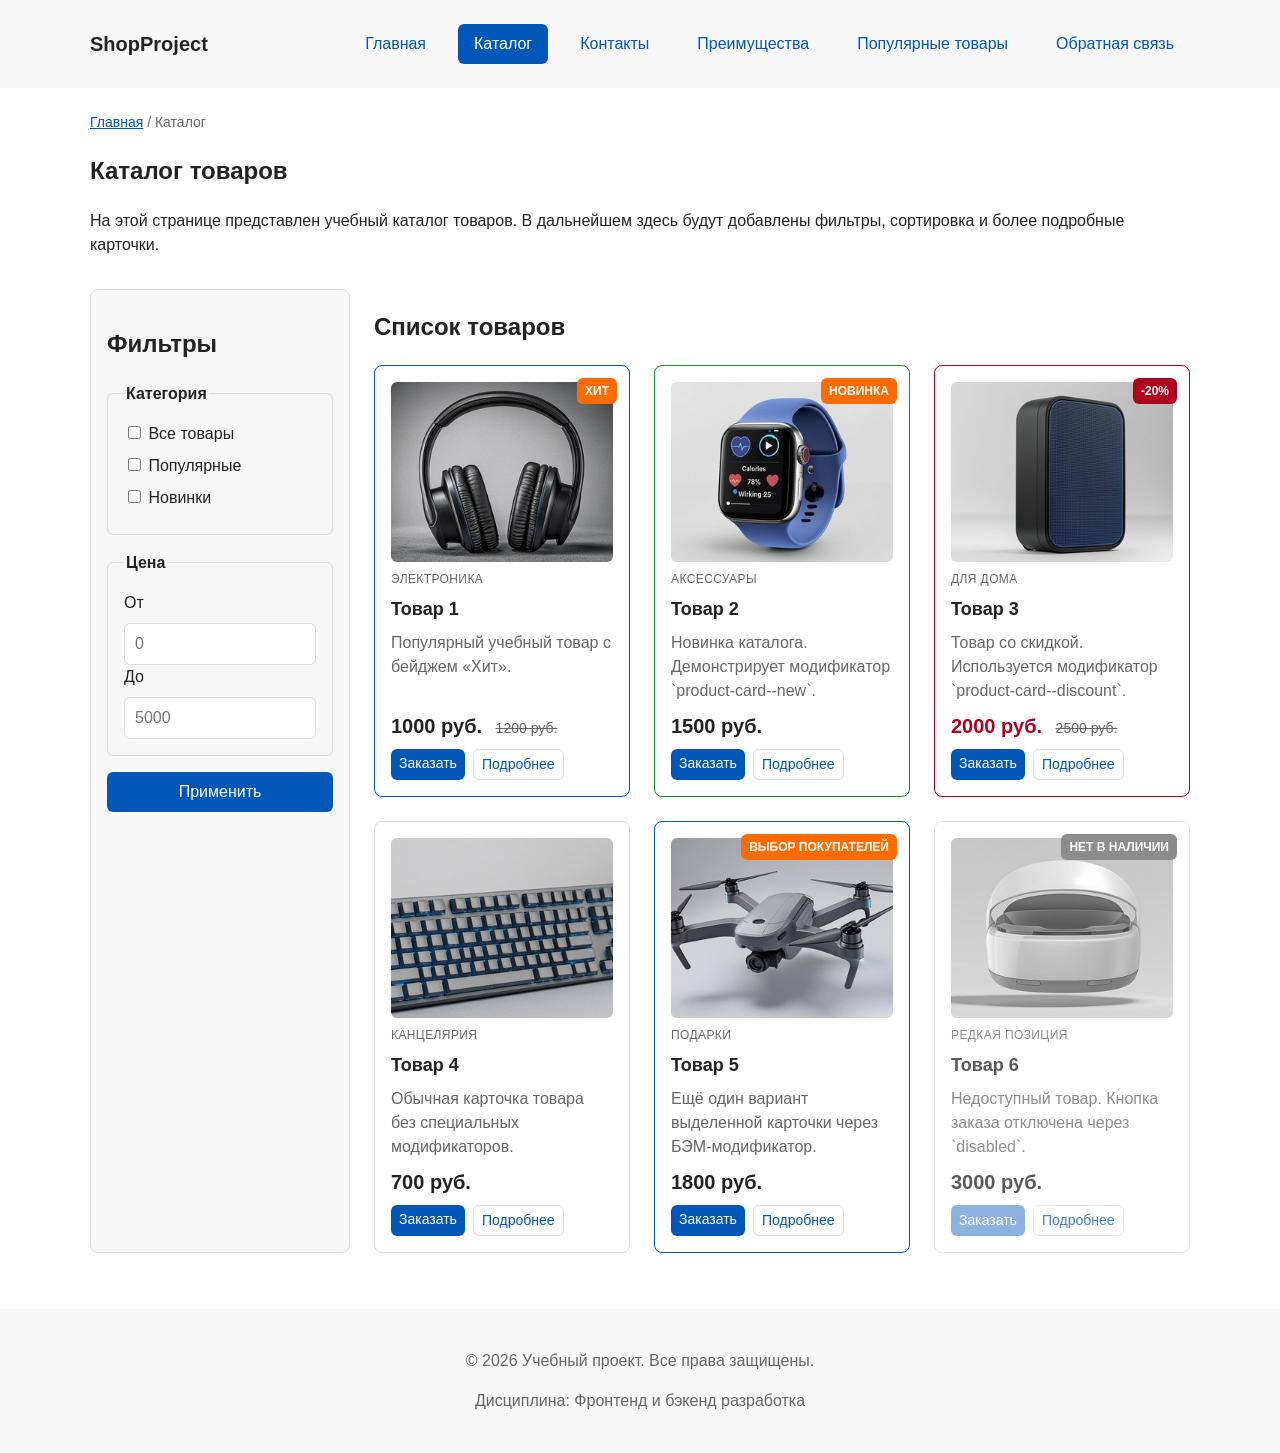
==== commit 2ab604b1: "Finih 8 tasks for 8wb and kr2" ====
--- a/catalog.html
+++ b/catalog.html
@@ -8,6 +8,8 @@
     <link rel="stylesheet" href="css/style.css">
     <script src="js/main.js" defer></script>
 </head>
+
+<button class="scroll-top-button" id="scroll-top-button" type="button" aria-label="Наверх">↑</button>
 
 <body>
     <header class="site-header">
--- a/css/style.css
+++ b/css/style.css
@@ -903,4 +903,118 @@
 /* Фиксированная кнопка "Наверх" поверх остальных элементов */
 .scroll-top-button {
     z-index: 1000;
+}
+/* Бейдж всегда поверх контента карточки (чинит filter на img) */
+.product-card__badge {
+    z-index: 2;
+}
+
+/* Серая плашка для недоступного товара */
+.product-card__badge--out {
+    background-color: var(--color-muted);
+}
+/* Фикс: кнопки «Заказать» и «Подробнее» в один ряд, без переноса */
+.product-card__actions {
+    flex-wrap: nowrap;
+}
+
+.product-card__actions .button,
+.product-card__actions .product-card__button {
+    margin-top: 0;
+    flex: 0 1 auto;
+    white-space: nowrap;
+    padding: var(--space-xs) var(--space-sm);
+    font-size: 14px;
+}
+/*===============================
+22. Блок faq (аккордеон на details/summary)
+===============================*/
+.faq {
+    max-width: var(--container-width);
+    margin: 0 auto var(--space-xl);
+}
+
+.faq__list {
+    display: grid;
+    gap: var(--space-md);
+}
+
+.faq__item {
+    border: 1px solid var(--color-border);
+    border-radius: var(--radius-md);
+    background-color: var(--color-bg);
+    overflow: hidden;
+}
+
+.faq__item[open] {
+    border-color: var(--color-primary);
+}
+
+.faq__question {
+    display: flex;
+    justify-content: space-between;
+    align-items: center;
+    gap: var(--space-md);
+    padding: var(--space-md);
+    margin: 0;
+    font-weight: 700;
+    color: var(--color-text);
+    cursor: pointer;
+    list-style: none;
+}
+
+.faq__question::-webkit-details-marker {
+    display: none;
+}
+
+.faq__question::after {
+    content: "+";
+    flex-shrink: 0;
+    width: 24px;
+    height: 24px;
+    display: inline-flex;
+    align-items: center;
+    justify-content: center;
+    border-radius: var(--radius-sm);
+    background-color: var(--color-surface-accent);
+    color: var(--color-primary);
+    font-size: 18px;
+    line-height: 1;
+}
+
+.faq__item[open] .faq__question::after {
+    content: "\2212";
+    background-color: var(--color-primary);
+    color: var(--color-white);
+}
+
+.faq__question:hover {
+    background-color: var(--color-surface);
+}
+
+.faq__question:focus-visible {
+    outline: 2px solid var(--color-primary);
+    outline-offset: -2px;
+}
+
+.faq__answer {
+    padding: 0 var(--space-md) var(--space-md);
+    color: var(--color-muted);
+}
+
+.faq__answer p {
+    margin: 0 0 var(--space-sm);
+}
+
+.faq__answer p:last-child {
+    margin-bottom: 0;
+}
+
+.faq__answer code {
+    padding: 2px 6px;
+    border-radius: var(--radius-sm);
+    background-color: var(--color-surface);
+    font-family: Consolas, monospace;
+    font-size: 13px;
+    color: var(--color-primary-dark);
 }
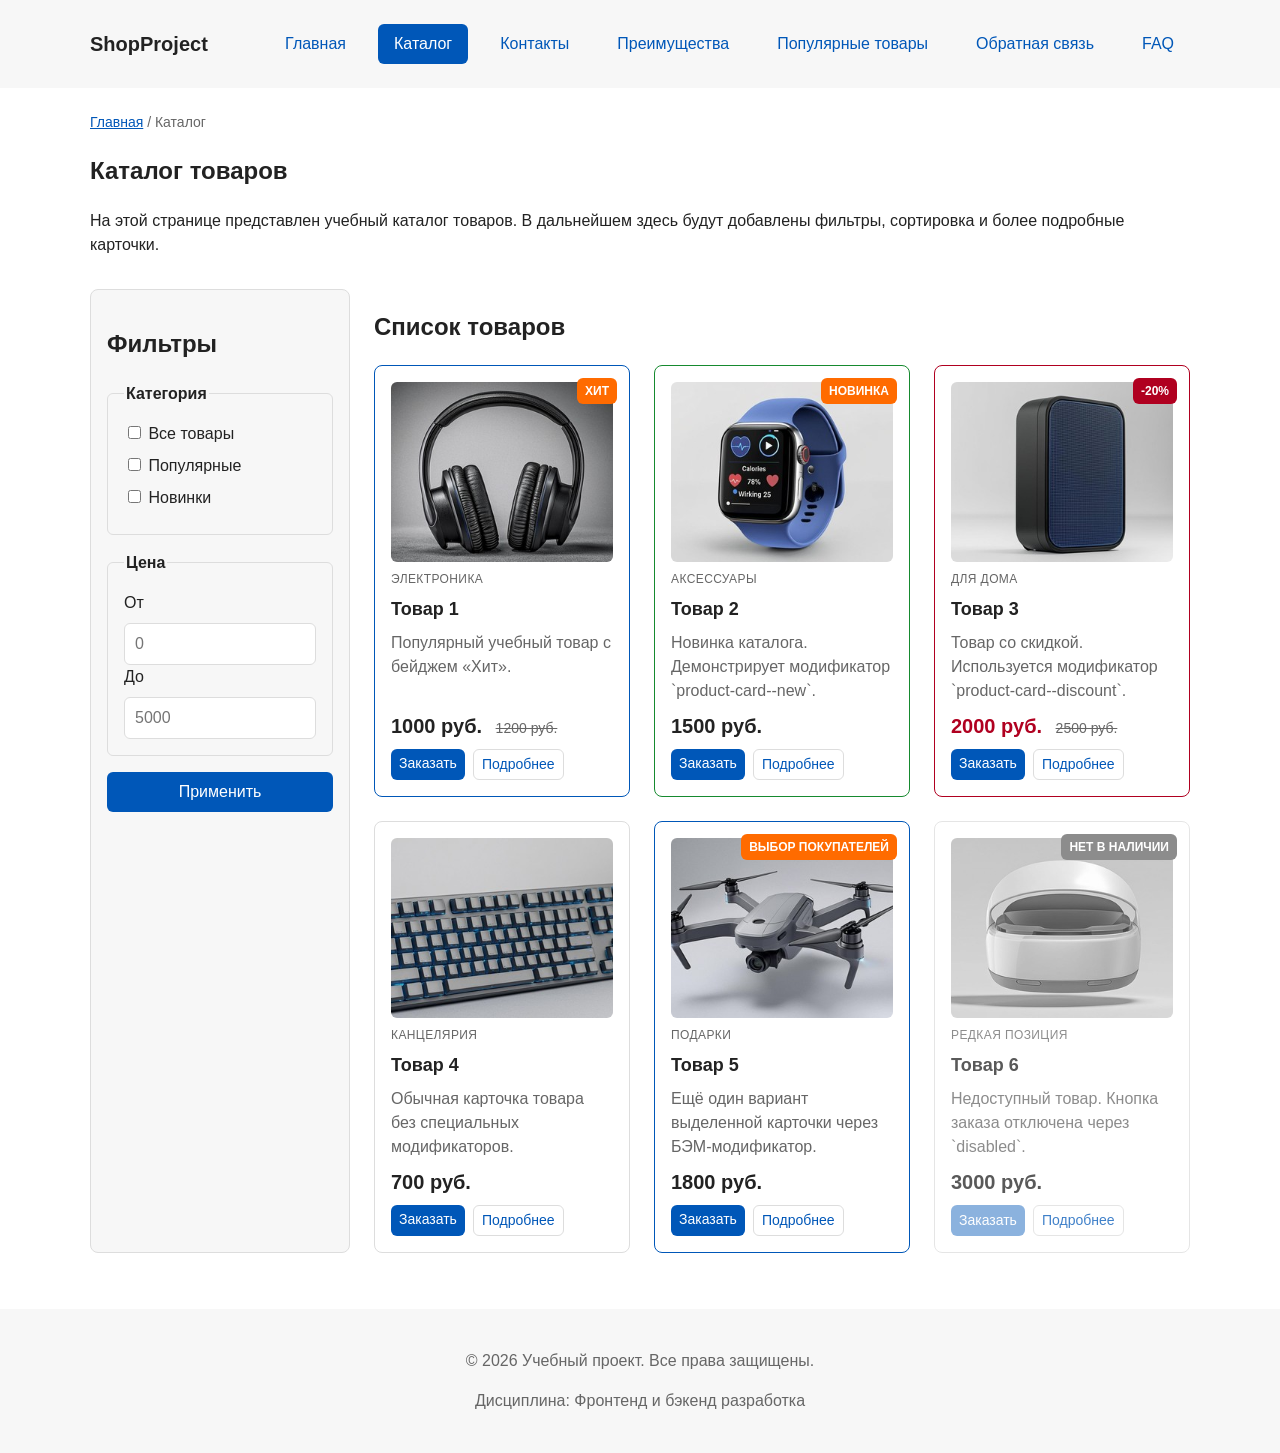
==== commit 066a2714: "Add FQA" ====
--- a/catalog.html
+++ b/catalog.html
@@ -34,6 +34,9 @@
                     </li>
                     <li class="site-nav__item">
                         <a class="site-nav__link" href="index.html#contacts">Обратная связь</a>
+                    </li>
+                    <li class="site-nav__item">
+                        <a class="site-nav__link" href="faq.html">FAQ</a>
                     </li>
                 </ul>
             </nav>
